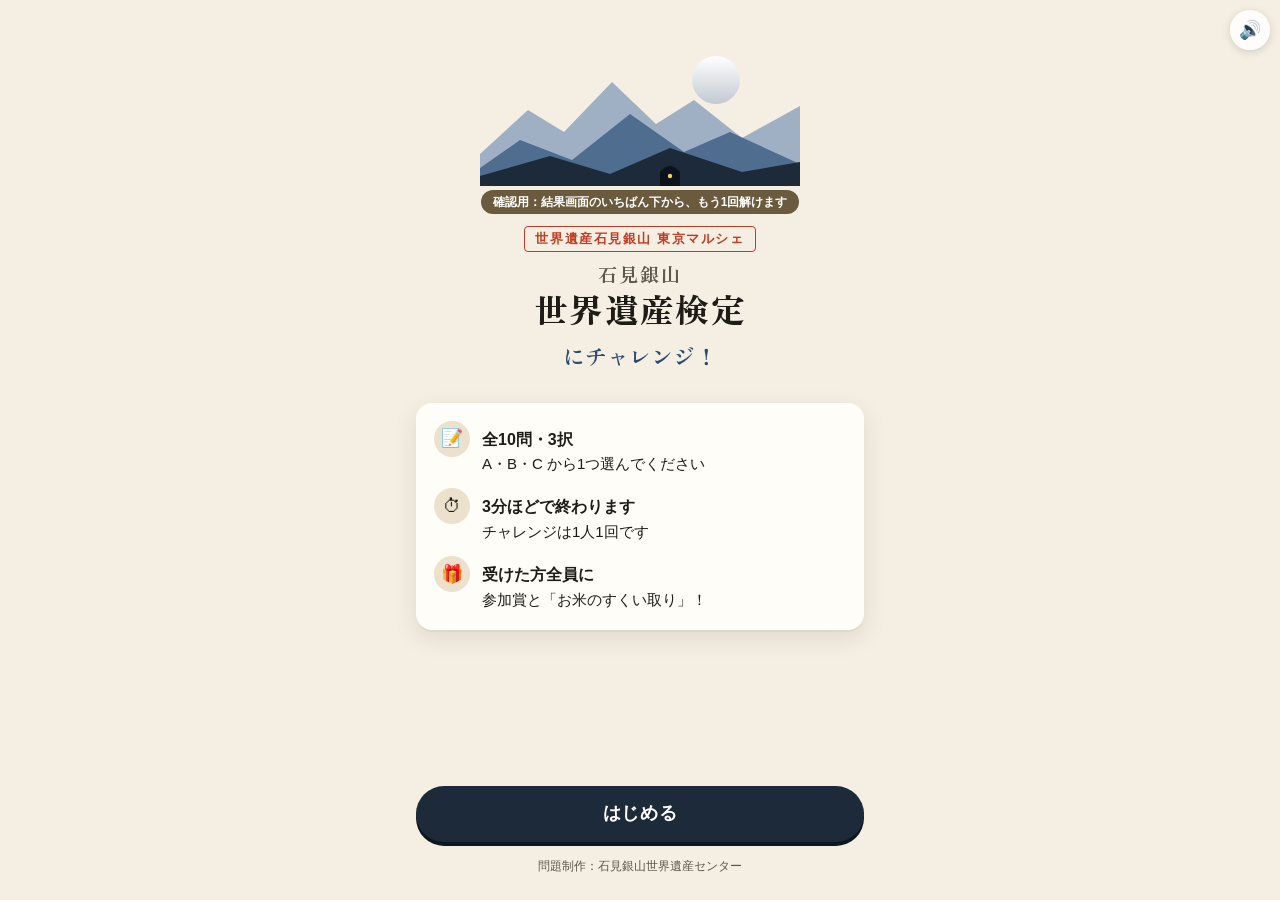
==== kentei-ngbfgilwia/index.html @ d5dfe170 "検定：得点発表のカウントを 3、2、1、ドン！ に Co-Authored-By: Claude Opus 5.5 <noreply@anthropic.com>" ====
<!doctype html>
<html lang="ja">
<head>
  <meta charset="utf-8">
  <meta name="viewport" content="width=device-width, initial-scale=1, viewport-fit=cover">
  <meta name="robots" content="noindex, nofollow, noarchive, nosnippet, noimageindex">
  <meta name="googlebot" content="noindex, nofollow">
  <meta name="format-detection" content="telephone=no">
  <meta name="theme-color" content="#1d2a3a">
  <title>石見銀山 世界遺産検定</title>
  <link rel="preconnect" href="https://fonts.googleapis.com">
  <link rel="preconnect" href="https://fonts.gstatic.com" crossorigin>
  <link rel="stylesheet" href="https://fonts.googleapis.com/css2?family=Zen+Old+Mincho:wght@700;900&display=swap">
  <link rel="stylesheet" href="style.css?v=3">
</head>
<body>
  <div id="app" class="app" aria-live="polite"></div>

  <!-- 確認ダイアログ（選択の確認・受付ボタンの確認で共用） -->
  <div id="sheet" class="sheet" hidden>
    <div class="sheet__backdrop" data-close></div>
    <div class="sheet__panel" role="dialog" aria-modal="true" aria-labelledby="sheet-title">
      <div id="sheet-body"></div>
      <div class="sheet__actions">
        <button type="button" id="sheet-no" class="btn btn--ghost">えらびなおす</button>
        <button type="button" id="sheet-yes" class="btn btn--primary">はい</button>
      </div>
    </div>
  </div>

  <button type="button" id="sound-toggle" class="sound-toggle" aria-label="音のオン・オフ">🔊</button>
  <canvas id="confetti" class="confetti" aria-hidden="true"></canvas>

  <script src="quiz-data.js?v=3"></script>
  <script src="app.js?v=4"></script>
</body>
</html>
---- kentei-ngbfgilwia/style.css ----
/* 石見銀山 世界遺産検定 — スマホ専用（iPhone / Android） */

:root {
  --paper: #f5efe3;
  --paper-2: #ebe1cd;
  --card: #fffdf8;
  --ink: #1f1c18;
  --ink-2: #5d564b;
  --line: #d9cdb5;
  --ai: #1d2a3a;        /* 藍 */
  --ai-2: #2d4a6e;
  --shu: #c23b22;       /* 朱 */
  --gold: #c9a227;
  --ok: #2f7d4f;
  --ng: #c23b22;
  --silver-grad: linear-gradient(180deg, #ffffff 0%, #d9dde3 45%, #a9b0ba 55%, #eef0f3 100%);
  --gold-grad: linear-gradient(180deg, #fff6c9 0%, #f0cf5a 45%, #b98a12 55%, #ffe99a 100%);
  --radius: 16px;
  --shadow: 0 2px 0 rgba(0,0,0,.04), 0 8px 24px rgba(40,30,10,.10);
  --mincho: "Zen Old Mincho", "Hiragino Mincho ProN", "Yu Mincho", "Noto Serif JP", serif;
  --gothic: -apple-system, BlinkMacSystemFont, "Hiragino Sans", "Hiragino Kaku Gothic ProN", "Noto Sans JP", "Noto Sans CJK JP", Roboto, sans-serif;
  color-scheme: light;
}

* { box-sizing: border-box; }
html, body { margin: 0; padding: 0; }
html { -webkit-text-size-adjust: 100%; text-size-adjust: 100%; }
body {
  background: var(--paper);
  color: var(--ink);
  font-family: var(--gothic);
  font-size: 16px;
  line-height: 1.7;
  -webkit-tap-highlight-color: transparent;
  touch-action: manipulation;
  overscroll-behavior-y: none;
  transition: background-color .4s ease;
}
body.is-dark { background: var(--ai); color: #f2f4f7; }
button { font: inherit; color: inherit; cursor: pointer; touch-action: manipulation; }

.app {
  max-width: 480px;
  margin: 0 auto;
  min-height: 100vh;
  min-height: 100dvh;
  padding: calc(16px + env(safe-area-inset-top)) 16px calc(24px + env(safe-area-inset-bottom));
  display: flex;
  flex-direction: column;
}
.screen { flex: 1; display: flex; flex-direction: column; animation: fadeUp .35s ease both; }
@keyframes fadeUp { from { opacity: 0; transform: translateY(10px); } to { opacity: 1; transform: none; } }

/* ---------- ボタン ---------- */
.btn {
  display: flex; align-items: center; justify-content: center; gap: 8px;
  width: 100%; min-height: 56px; padding: 12px 20px;
  border: 0; border-radius: 999px;
  font-weight: 700; font-size: 18px; letter-spacing: .04em;
  transition: transform .08s ease, box-shadow .2s ease, background-color .2s;
}
.btn:active { transform: translateY(2px) scale(.99); }
.btn--primary { background: var(--ai); color: #fff; box-shadow: 0 4px 0 #0e1620; }
.btn--primary:active { box-shadow: 0 1px 0 #0e1620; }
.btn--shu { background: var(--shu); color: #fff; box-shadow: 0 4px 0 #8c2614; }
.btn--ghost { background: transparent; color: var(--ink-2); border: 2px solid var(--line); }
.btn--staff { background: #fff; color: var(--ink); border: 2px dashed var(--ink-2); font-size: 16px; min-height: 52px; }

/* ---------- スタート ---------- */
.start__hero { text-align: center; padding: 20px 0 8px; }
.start__mountain { width: 100%; max-width: 320px; height: auto; display: block; margin: 0 auto 4px; }
.start__badge {
  display: inline-block; font-size: 13px; font-weight: 700; letter-spacing: .12em;
  color: var(--shu); border: 1.5px solid var(--shu); border-radius: 4px; padding: 1px 10px; margin-bottom: 10px;
}
.start__title {
  font-family: var(--mincho); font-weight: 900; font-size: 34px; line-height: 1.3; margin: 0 0 6px; letter-spacing: .04em;
}
.start__title small { display: block; font-size: 19px; font-weight: 700; color: var(--ink-2); letter-spacing: .1em; }
.test-badge {
  display: table; margin: 0 auto 10px; font-size: 12px; font-weight: 700; color: #fff; background: #6b5b3e;
  border-radius: 99px; padding: 2px 12px;
}
.start__lead { font-family: var(--mincho); font-weight: 700; font-size: 22px; margin: 6px 0 0; color: var(--ai-2); }

.info { background: var(--card); border-radius: var(--radius); box-shadow: var(--shadow); padding: 18px 18px 6px; margin: 20px 0; }
.info__row { display: flex; gap: 12px; align-items: flex-start; padding-bottom: 12px; }
.info__icon {
  flex: none; width: 36px; height: 36px; border-radius: 50%; background: var(--paper-2);
  display: grid; place-items: center; font-size: 18px;
}
.info__text { font-size: 15px; line-height: 1.6; padding-top: 6px; }
.info__text b { font-size: 16px; }
.start__foot { margin-top: auto; }
.credit { text-align: center; font-size: 12px; color: var(--ink-2); margin: 14px 0 0; }

/* ---------- 出題 ---------- */
.q-head { display: flex; align-items: baseline; justify-content: space-between; margin: 4px 0 8px; padding-right: 52px; }
.q-head__no { font-family: var(--mincho); font-weight: 900; font-size: 26px; color: var(--ai); }
.q-head__no span { font-size: 17px; margin-left: 2px; }
.q-head__total { font-size: 14px; color: var(--ink-2); }
.progress { height: 8px; border-radius: 99px; background: var(--paper-2); overflow: hidden; }
.progress__bar { height: 100%; background: var(--ai-2); border-radius: 99px; transition: width .4s ease; }
.q-card {
  background: var(--card); border-radius: var(--radius); box-shadow: var(--shadow);
  padding: 22px 20px; margin: 18px 0 18px; position: relative;
}
.q-card::before {
  content: "問"; position: absolute; top: -12px; left: 16px; background: var(--shu); color: #fff;
  font-family: var(--mincho); font-weight: 900; font-size: 15px; width: 28px; height: 28px; border-radius: 50%;
  display: grid; place-items: center;
}
.q-card__text { font-size: 20px; font-weight: 700; line-height: 1.6; margin: 0; }
.choices { display: grid; gap: 12px; }
.choice {
  display: flex; align-items: center; gap: 14px; width: 100%; min-height: 66px; text-align: left;
  background: var(--card); border: 2px solid var(--line); border-radius: 14px; padding: 12px 14px;
  font-size: 18px; font-weight: 700; line-height: 1.45;
  transition: border-color .15s, background-color .15s, transform .08s;
}
.choice:active { transform: scale(.985); }
.choice.is-picked { border-color: var(--ai-2); background: #eef3f9; }
.choice__letter {
  flex: none; width: 40px; height: 40px; border-radius: 50%; display: grid; place-items: center;
  font-family: var(--mincho); font-weight: 900; font-size: 20px; color: #fff; background: var(--ai);
}
.choice:nth-child(2) .choice__letter { background: var(--ai-2); }
.choice:nth-child(3) .choice__letter { background: #4f6d8f; }
.q-hint { text-align: center; color: var(--ink-2); font-size: 13px; margin-top: 16px; }

/* ---------- 確認シート ---------- */
.sheet { position: fixed; inset: 0; z-index: 50; }
.sheet[hidden] { display: none; }
.sheet__backdrop { position: absolute; inset: 0; background: rgba(15, 20, 28, .55); animation: fadeIn .2s ease both; }
.sheet__panel {
  position: absolute; left: 0; right: 0; bottom: 0; margin: 0 auto; max-width: 480px;
  background: var(--card); color: var(--ink); border-radius: 22px 22px 0 0;
  padding: 26px 20px calc(20px + env(safe-area-inset-bottom));
  animation: slideUp .25s cubic-bezier(.2,.9,.3,1.2) both;
}
@keyframes fadeIn { from { opacity: 0; } to { opacity: 1; } }
@keyframes slideUp { from { transform: translateY(100%); } to { transform: none; } }
.sheet__pick { display: flex; align-items: center; gap: 14px; padding: 16px; background: var(--paper); border-radius: 14px; }
.sheet__pick .choice__letter { width: 48px; height: 48px; font-size: 24px; }
.sheet__pick-text { font-size: 20px; font-weight: 700; line-height: 1.45; }
.sheet__ask { text-align: center; font-size: 18px; font-weight: 700; margin: 18px 0 4px; }
.sheet__note { text-align: center; font-size: 14px; color: var(--ink-2); margin: 0; }
.sheet__title { font-size: 19px; font-weight: 800; text-align: center; margin: 0 0 8px; }
.sheet__actions { display: grid; grid-template-columns: 1fr 1.2fr; gap: 10px; margin-top: 20px; }
.sheet__actions .btn { white-space: nowrap; padding: 12px 10px; }
.sheet__actions .btn--ghost { font-size: 16px; }

/* ---------- 採点中 ---------- */
.grading { text-align: center; justify-content: center; gap: 8px; }
.grading__title { font-family: var(--mincho); font-weight: 900; font-size: 24px; line-height: 1.5; margin: 0; }
.grading__sub { font-size: 14px; color: #b9c4d2; margin: 0 0 6px; }
.mine { position: relative; width: 240px; height: 190px; margin: 6px auto 0; }
.mine__ore { position: absolute; left: 50%; bottom: 8px; width: 150px; transform: translateX(-50%); }
.mine__pick {
  position: absolute; left: 50%; bottom: 70px; width: 110px; margin-left: -6px;
  transform-origin: 85% 80%; animation: swing .5s cubic-bezier(.5,0,.6,1) infinite;
}
@keyframes swing {
  0% { transform: rotate(-38deg); } 55% { transform: rotate(6deg); } 62% { transform: rotate(2deg); } 100% { transform: rotate(-38deg); }
}
.mine__spark { position: absolute; left: 50%; bottom: 74px; width: 8px; height: 8px; border-radius: 50%; background: #fff; opacity: 0; }
.mine__spark.go { animation: spark .5s ease-out; }
@keyframes spark {
  0% { opacity: 1; transform: translate(0,0) scale(1); box-shadow: 0 0 10px 4px #fff7c0; }
  100% { opacity: 0; transform: translate(var(--dx), var(--dy)) scale(.3); }
}
.bibibi {
  font-family: var(--mincho); font-weight: 900; font-size: 30px; letter-spacing: .08em; height: 44px;
  background: var(--silver-grad); -webkit-background-clip: text; background-clip: text; color: transparent;
  animation: jitter .12s steps(2) infinite;
}
@keyframes jitter { 0% { transform: translate(0,0); } 50% { transform: translate(1px,-1px); } 100% { transform: translate(-1px,1px); } }
.lamps { display: grid; grid-template-columns: repeat(5, 1fr); gap: 10px; max-width: 300px; margin: 8px auto 0; }
.lamp {
  aspect-ratio: 1; border-radius: 50%; display: grid; place-items: center;
  font-size: 13px; font-weight: 700; color: #7f8ea3; background: #26374c; border: 2px solid #33496a;
  transition: background .2s, color .2s, box-shadow .2s;
}
.lamp.is-on { background: #e9edf2; color: var(--ai); border-color: #fff; box-shadow: 0 0 14px rgba(255,255,255,.6); }
.lamp.is-blink { animation: blink .18s steps(2) infinite; }
@keyframes blink { 0% { background: #f4d35e; color: var(--ai); } 100% { background: #26374c; } }
.meter { height: 10px; border-radius: 99px; background: #26374c; overflow: hidden; max-width: 300px; width: 100%; margin: 18px auto 6px; }
.meter__bar { height: 100%; width: 0; background: var(--silver-grad); border-radius: 99px; transition: width .3s linear; }
.grading__status { font-size: 15px; color: #dbe2ea; min-height: 1.7em; margin: 0; }

/* ---------- 結果 ---------- */
.reveal { text-align: center; padding: 14px 0 6px; }
.reveal__label { font-family: var(--mincho); font-weight: 700; font-size: 22px; margin: 0; min-height: 1.6em; }
.reveal__count {
  font-family: var(--mincho); font-weight: 900; font-size: 120px; line-height: 1; height: 150px;
  display: grid; place-items: center;
}
.reveal__count .pop { display: inline-block; animation: pop .45s cubic-bezier(.2,1.6,.4,1) both; }
@keyframes pop { from { transform: scale(2.4); opacity: 0; } to { transform: scale(1); opacity: 1; } }
.reveal__count .don { font-size: 92px; color: var(--shu); text-shadow: 0 0 24px rgba(255,190,120,.6); }
.score {
  display: inline-flex; align-items: baseline; gap: 4px;
  font-family: var(--mincho); font-weight: 900;
}
.score__num {
  font-size: 128px; line-height: 1;
  background: var(--silver-grad); -webkit-background-clip: text; background-clip: text; color: transparent;
  filter: drop-shadow(0 3px 0 rgba(0,0,0,.35));
}
.score__unit { font-size: 40px; color: #f2f4f7; }
.is-perfect .score__num { background: var(--gold-grad); -webkit-background-clip: text; background-clip: text; }
.reveal__msg { font-family: var(--mincho); font-weight: 900; font-size: 30px; margin: 4px 0 0; }
.title-badge {
  display: inline-block; margin: 14px auto 0; padding: 8px 22px;
  font-family: var(--mincho); font-weight: 900; font-size: 22px; letter-spacing: .1em; color: #3a2a00;
  background: var(--gold-grad); border-radius: 8px; box-shadow: 0 0 0 3px #3a2a00 inset, 0 0 26px rgba(255,214,90,.7);
  animation: shine 2.4s ease-in-out infinite;
}
.title-badge small { display: block; font-size: 12px; letter-spacing: .2em; font-weight: 700; }
@keyframes shine { 0%,100% { box-shadow: 0 0 0 3px #3a2a00 inset, 0 0 14px rgba(255,214,90,.5); } 50% { box-shadow: 0 0 0 3px #3a2a00 inset, 0 0 34px rgba(255,214,90,.95); } }

.result-body { animation: fadeUp .5s ease both; }
.result-body[hidden] { display: none; }

/* 引換券 */
.ticket {
  position: relative; background: var(--card); color: var(--ink); border-radius: var(--radius);
  padding: 20px 18px 18px; margin: 20px 0 0; box-shadow: 0 10px 30px rgba(0,0,0,.25);
  border: 2px dashed var(--line); overflow: hidden;
}
.ticket__show {
  margin: 0 0 14px; padding: 12px 14px; border-radius: 12px; background: #fff3d6; border: 2px solid #f0c255;
  font-size: 18px; font-weight: 800; line-height: 1.5; text-align: center;
}
.ticket__show span { display: block; font-size: 13px; font-weight: 600; color: var(--ink-2); margin-top: 2px; }
.ticket__perks { display: grid; gap: 10px; }
.perk { display: flex; gap: 12px; align-items: center; background: var(--paper); border-radius: 12px; padding: 12px; }
.perk__icon { flex: none; width: 46px; height: 46px; display: grid; place-items: center; font-size: 26px; background: #fff; border-radius: 50%; }
.perk__text { font-size: 15px; line-height: 1.5; }
.perk__text b { display: block; font-size: 17px; }
.perk--rice { background: linear-gradient(135deg, #fff8e6, #f6ecd4); border: 1.5px solid #e6d3a6; }
.ticket__meta { display: flex; justify-content: space-between; font-size: 12px; color: var(--ink-2); margin-top: 12px; }

/* 済みのハンコ */
.stamp {
  position: absolute; right: 12px; bottom: 30px; width: 128px; height: 128px; border-radius: 50%;
  border: 5px solid var(--shu); color: var(--shu); display: grid; place-items: center; text-align: center;
  font-family: var(--mincho); font-weight: 900; line-height: 1.15; transform: rotate(-14deg);
  background: rgba(255,255,255,.72); box-shadow: 0 0 0 3px rgba(194,59,34,.25) inset;
  pointer-events: none;
}
.stamp__in { font-size: 13px; }
.stamp__in b { display: block; font-size: 30px; letter-spacing: .1em; }
.stamp__in small { display: block; font-size: 12px; font-family: var(--gothic); font-weight: 700; margin-top: 2px; }
.stamp.is-new { animation: stampIn .45s cubic-bezier(.2,1.4,.4,1) both; }
@keyframes stampIn { from { transform: rotate(-14deg) scale(2.2); opacity: 0; } to { transform: rotate(-14deg) scale(1); opacity: 1; } }
.ticket.is-used .ticket__perks { opacity: .55; }

/* ○×一覧 */
.marks { background: var(--card); color: var(--ink); border-radius: var(--radius); margin: 16px 0 0; padding: 6px 16px; }
.marks__title { font-size: 15px; font-weight: 800; padding: 10px 0 6px; margin: 0; border-bottom: 1px solid var(--line); }
.mark-row { display: flex; align-items: center; gap: 12px; padding: 10px 0; border-bottom: 1px solid var(--paper-2); }
.mark-row:last-child { border-bottom: 0; }
.mark-row__no { flex: none; width: 46px; font-weight: 800; font-size: 15px; color: var(--ai); }
.mark-row__q {
  flex: 1; min-width: 0; font-size: 14px; line-height: 1.45; color: var(--ink-2);
  display: -webkit-box; -webkit-line-clamp: 2; -webkit-box-orient: vertical; overflow: hidden;
}
.mark-row__note { display: block; font-size: 13px; color: var(--ink); margin-top: 4px; }
.mark-row__mark { flex: none; width: 40px; text-align: center; font-size: 30px; font-weight: 900; line-height: 1; }
.mark-row__mark.ok { color: var(--ok); }
.mark-row__mark.ng { color: var(--ng); }

.staff { margin: 22px 0 0; }
.staff__label { text-align: center; font-size: 12px; color: #b9c4d2; margin: 0 0 6px; letter-spacing: .1em; }
.staff__done { text-align: center; font-size: 15px; font-weight: 700; color: #f6c9bd; margin: 0; }
.result-foot { text-align: center; font-size: 12px; color: #9fb0c4; margin: 18px 0 0; }
.retry { margin: 40px 0 8px; padding-top: 20px; border-top: 1px dashed #3b5170; }
.retry__label { text-align: center; font-size: 12px; color: #9fb0c4; margin: 0 0 8px; letter-spacing: .08em; }
.btn--retry { background: transparent; color: #e6ecf3; border: 2px solid #6f86a3; font-size: 16px; min-height: 50px; }

/* ---------- 音ボタン・紙吹雪 ---------- */
.sound-toggle {
  position: fixed; z-index: 40; right: calc(10px + env(safe-area-inset-right)); top: calc(10px + env(safe-area-inset-top));
  width: 40px; height: 40px; border-radius: 50%; border: 0; font-size: 18px;
  background: rgba(255,255,255,.85); box-shadow: 0 2px 8px rgba(0,0,0,.15);
}
.sound-toggle.is-off { opacity: .55; }
.confetti { position: fixed; inset: 0; width: 100%; height: 100%; pointer-events: none; z-index: 30; }

@media (max-width: 350px) {
  .start__title { font-size: 29px; }
  .q-card__text { font-size: 18px; }
  .choice { font-size: 16px; }
  .score__num { font-size: 104px; }
}
@media (prefers-reduced-motion: reduce) {
  .mine__pick, .bibibi, .title-badge { animation: none; }
}
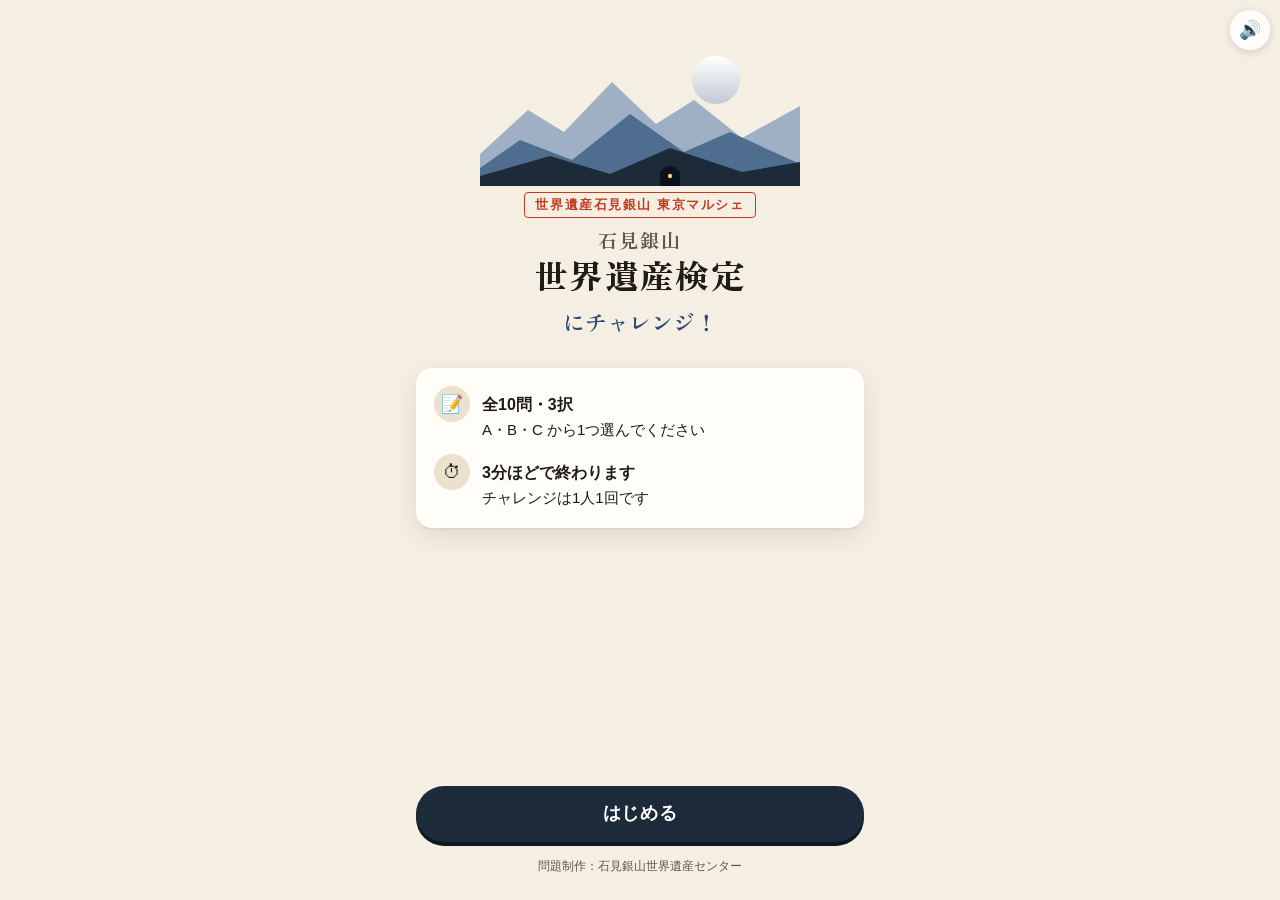
==== commit 1bd4037d: "検定：景品の案内を消して本番の内容に（確認用の「もう1回解く」だけ残す） Co-Authored-By: Claude Opus 5.5 <noreply@anthropic.com>" ====
--- a/kentei-ngbfgilwia/index.html
+++ b/kentei-ngbfgilwia/index.html
@@ -11,12 +11,12 @@
   <link rel="preconnect" href="https://fonts.googleapis.com">
   <link rel="preconnect" href="https://fonts.gstatic.com" crossorigin>
   <link rel="stylesheet" href="https://fonts.googleapis.com/css2?family=Zen+Old+Mincho:wght@700;900&display=swap">
-  <link rel="stylesheet" href="style.css?v=3">
+  <link rel="stylesheet" href="style.css?v=4">
 </head>
 <body>
   <div id="app" class="app" aria-live="polite"></div>
 
-  <!-- 確認ダイアログ（選択の確認・受付ボタンの確認で共用） -->
+  <!-- 確認ダイアログ（選択の確認に使用） -->
   <div id="sheet" class="sheet" hidden>
     <div class="sheet__backdrop" data-close></div>
     <div class="sheet__panel" role="dialog" aria-modal="true" aria-labelledby="sheet-title">
@@ -32,6 +32,6 @@
   <canvas id="confetti" class="confetti" aria-hidden="true"></canvas>
 
   <script src="quiz-data.js?v=3"></script>
-  <script src="app.js?v=4"></script>
+  <script src="app.js?v=6"></script>
 </body>
 </html>
--- a/kentei-ngbfgilwia/style.css
+++ b/kentei-ngbfgilwia/style.css
@@ -297,3 +297,5 @@
 @media (prefers-reduced-motion: reduce) {
   .mine__pick, .bibibi, .title-badge { animation: none; }
 }
+
+.result-meta { margin: 0 0 14px; text-align: center; font-size: 12px; opacity: .7; }
